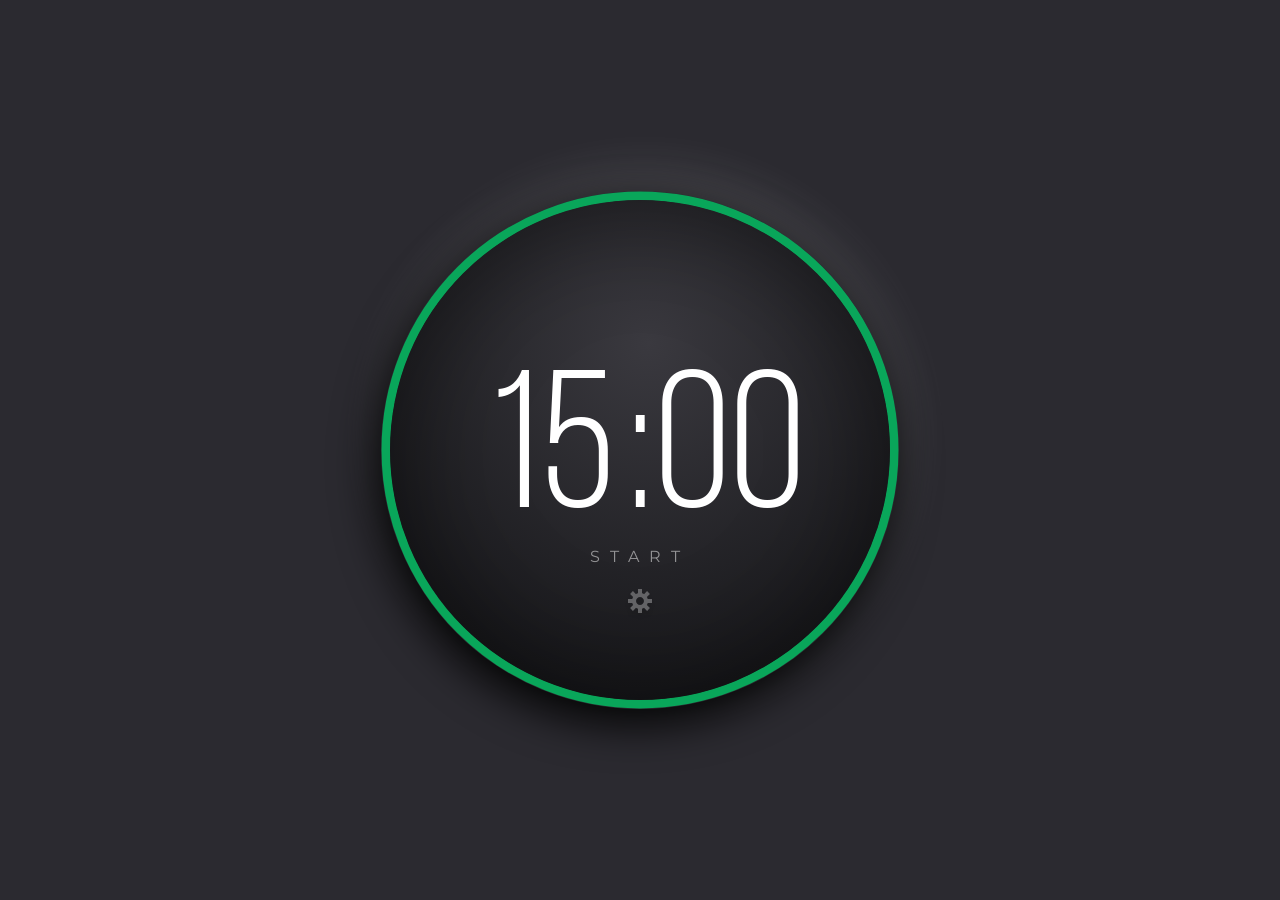
==== 01__POMODORO/STARTER-FILES/index.html @ dd0adfc4 "First commit" ====
<!DOCTYPE html>
<html lang="en">

<head>
  <meta charset="UTF-8">
  <meta http-equiv="X-UA-Compatible" content="IE=edge">
  <meta name="viewport" content="width=device-width, initial-scale=1.0">
  <title>01 - Pomodoro || Advent of JavaScript</title>
  <link rel="stylesheet" href="./styles.css" />
</head>

<body>

  <div class="wrapper">
    <div class="ring">
      <svg width="518" height="518" viewBox="0 0 518 518">
        <circle stroke-width="9px" x="0" y="y" cx="259" cy="259" r="254" />
      </svg>
    </div>

    <div class="timer">
      <div class="time">
        <div class="minutes">
          <input type="text" value="15" disabled />
        </div>
        <div class="colon">:</div>
        <div class="seconds">
          <input type="text" value="00" disabled />
        </div>
      </div>
      <button class="start">start</button>
      <button class="settings">
        <img src="images/gear.svg" alt="Settings" />
      </button>
    </div>
  </div>

</body>

</html>
---- 01__POMODORO/STARTER-FILES/styles.css ----
@import url('https://fonts.googleapis.com/css2?family=Montserrat:wght@700&display=swap');

@font-face {
  font-family: "bebas";
  src: url('./fonts/bebasneue-book-webfont.woff') format('woff'),
      url('./fonts/bebasneue-book-webfont.woff2') format('woff2');
}

body {
  align-items: center;
  background: #2B2A30;
  display: flex;
  justify-content: center;
  margin: 0;
  min-height: 100vh;
  min-width: 100vw;
  padding: 0;
}

/* outer glow */
.wrapper {
  align-items: center;
  border-radius: 50%;
  box-shadow: -5px 14px 44px #000000, 5px -16px 50px rgba(255, 255, 255, 0.15);
  display: flex;
  height: 518px;
  justify-content: center;
  position: relative;
  width: 518px;
}

.ring {
  position: absolute;
  left: 0;
  stroke: #09A65A;
  top: 0;
  z-index: 1;
}

.ring.ending circle {
  stroke: #900A0A;
}

/* inner circle */
.timer {
  align-items: center;
  background: radial-gradient(71.4% 71.4% at 51.7% 28.6%, #3A393F 0%, #17171A 100%);
  border-radius: 50%;
  box-shadow: inset 0px 0px 114px rgba(0, 0, 0, 0.45);
  color: white;
  display: flex;
  flex-direction: column;
  height: 500px;
  justify-content: center;
  position: relative;
  width: 500px;
  z-index: 2;
}

/* actual time */
.time {
  display: flex;
  font-family: "bebas";
  font-size: 196px;
  margin: 30px auto;
  position: relative;
  top: 30px;
}

input[type="text"] {
  border: 0;
  border-bottom: 1px dashed white;
  background: none;
  color: white;
  font-family: "bebas";
  font-size: 196px;
  height: 170px;
  width: 150px;
  text-align: center;
  outline: none;
}

input[type=text]:disabled {
  border-bottom: none;
}

.start {
  cursor: pointer;
  font-family: 'Montserrat', sans-serif;
  font-size: 16px;
  letter-spacing: 10px;
  line-height: 20px;
  background: none;
  color: white;
  opacity: .5;
  border: none;
  text-transform: uppercase;
  margin-bottom: 20px;
}

.start:hover {
  opacity: 1;
}

.settings {
  border: none;
  background: none;
  cursor: pointer;
  opacity: 0.3;
}

.settings:hover {
  opacity: 1;
}
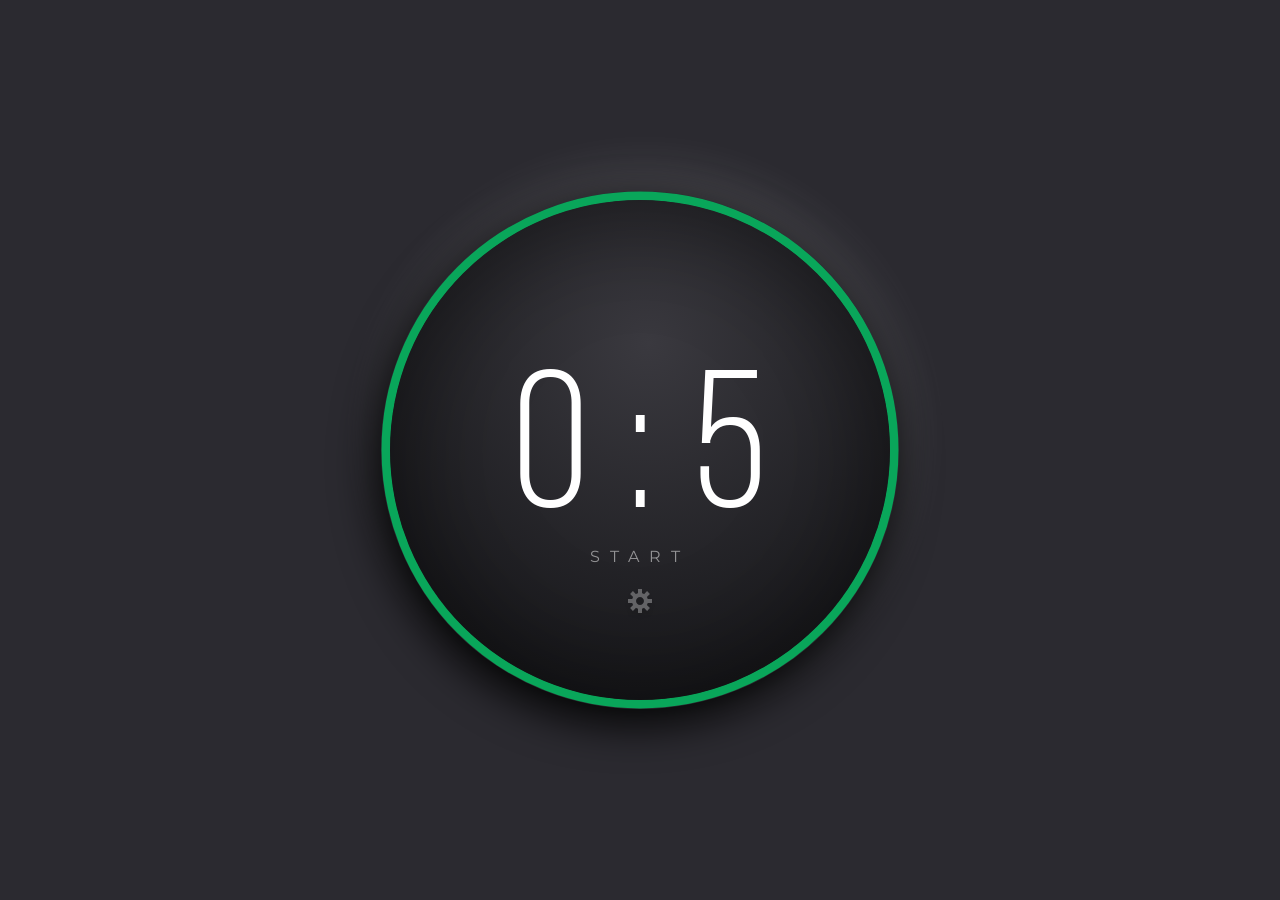
==== commit 54fd74a4: "Added stop functionality on rundown" ====
--- a/01__POMODORO/STARTER-FILES/index.html
+++ b/01__POMODORO/STARTER-FILES/index.html
@@ -1,40 +1,38 @@
 <!DOCTYPE html>
 <html lang="en">
+  <head>
+    <meta charset="UTF-8" />
+    <meta http-equiv="X-UA-Compatible" content="IE=edge" />
+    <meta name="viewport" content="width=device-width, initial-scale=1.0" />
+    <title>01 - Pomodoro || Advent of JavaScript</title>
+    <link rel="stylesheet" href="./styles.css" />
+  </head>
 
-<head>
-  <meta charset="UTF-8">
-  <meta http-equiv="X-UA-Compatible" content="IE=edge">
-  <meta name="viewport" content="width=device-width, initial-scale=1.0">
-  <title>01 - Pomodoro || Advent of JavaScript</title>
-  <link rel="stylesheet" href="./styles.css" />
-</head>
+  <body>
+    <div class="wrapper">
+      <div class="ring">
+        <svg width="518" height="518" viewBox="0 0 518 518">
+          <circle stroke-width="9px" x="0" y="y" cx="259" cy="259" r="254" />
+        </svg>
+      </div>
 
-<body>
-
-  <div class="wrapper">
-    <div class="ring">
-      <svg width="518" height="518" viewBox="0 0 518 518">
-        <circle stroke-width="9px" x="0" y="y" cx="259" cy="259" r="254" />
-      </svg>
+      <div class="timer">
+        <div class="time">
+          <div class="minutes">
+            <input type="text" value="0" id="minutesInput" disabled />
+          </div>
+          <div class="colon">:</div>
+          <div class="seconds">
+            <input type="text" value="5" id="secondsInput" disabled />
+          </div>
+        </div>
+        <button class="start">start</button>
+        <button class="settings">
+          <img src="images/gear.svg" alt="Settings" />
+        </button>
+      </div>
     </div>
 
-    <div class="timer">
-      <div class="time">
-        <div class="minutes">
-          <input type="text" value="15" disabled />
-        </div>
-        <div class="colon">:</div>
-        <div class="seconds">
-          <input type="text" value="00" disabled />
-        </div>
-      </div>
-      <button class="start">start</button>
-      <button class="settings">
-        <img src="images/gear.svg" alt="Settings" />
-      </button>
-    </div>
-  </div>
-
-</body>
-
-</html>+    <script src="index.js"></script>
+  </body>
+</html>
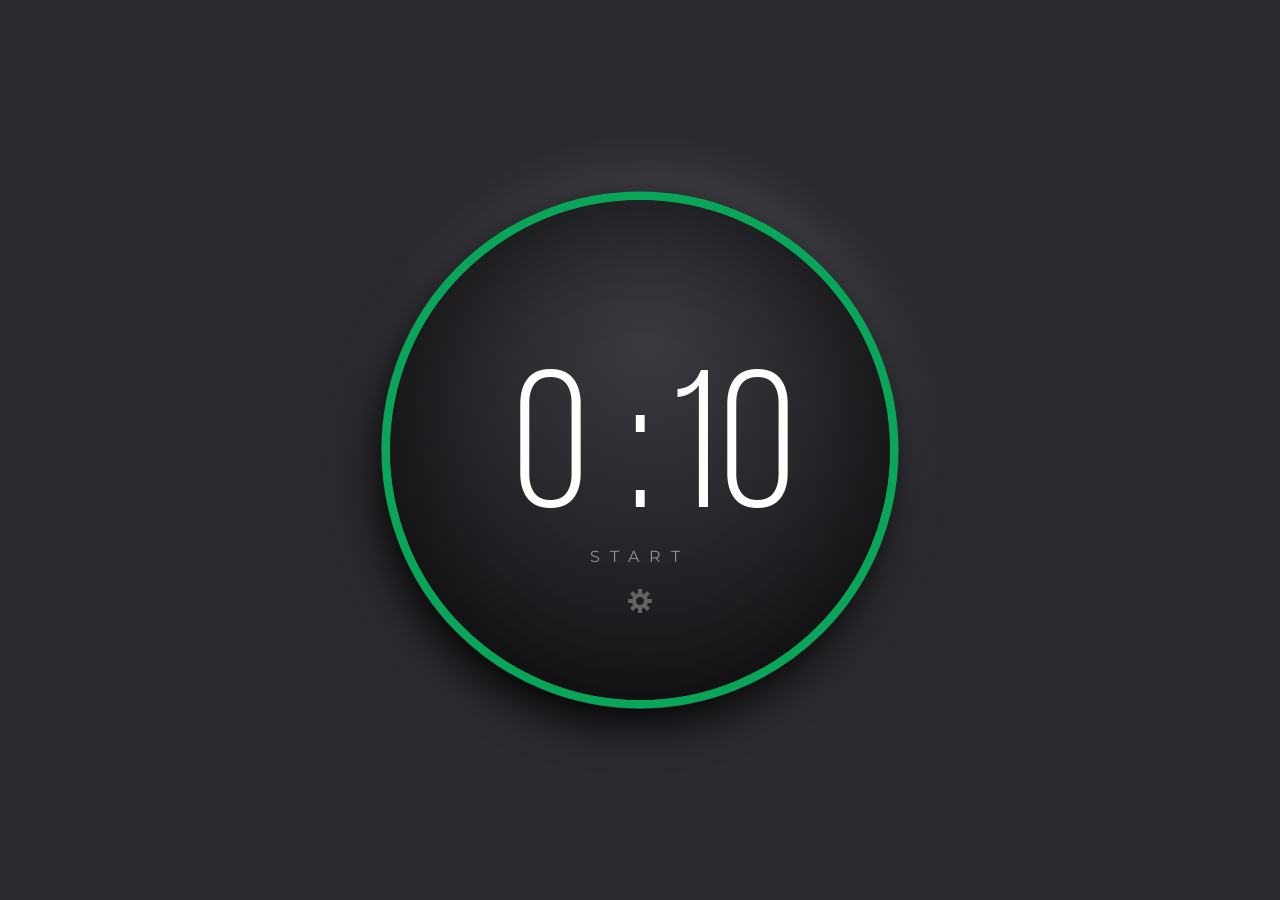
==== commit c502ef70: "playing around" ====
--- a/01__POMODORO/STARTER-FILES/index.html
+++ b/01__POMODORO/STARTER-FILES/index.html
@@ -23,7 +23,7 @@
           </div>
           <div class="colon">:</div>
           <div class="seconds">
-            <input type="text" value="5" id="secondsInput" disabled />
+            <input type="text" value="10" id="secondsInput" disabled />
           </div>
         </div>
         <button class="start">start</button>
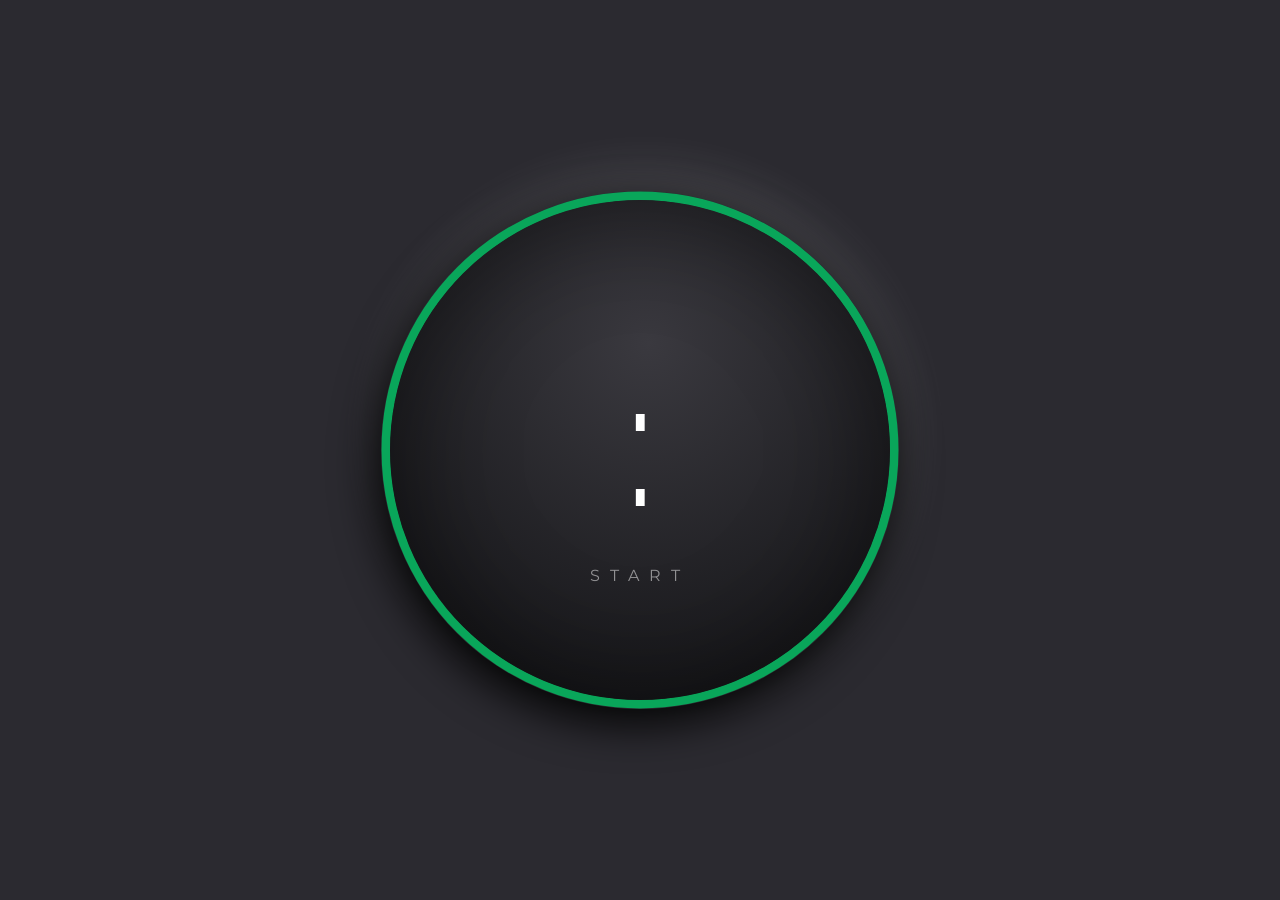
==== commit 2f5336fb: "Completed development" ====
--- a/01__POMODORO/STARTER-FILES/index.html
+++ b/01__POMODORO/STARTER-FILES/index.html
@@ -8,7 +8,7 @@
     <link rel="stylesheet" href="./styles.css" />
   </head>
 
-  <body>
+  <body onload="getUserInput()">
     <div class="wrapper">
       <div class="ring">
         <svg width="518" height="518" viewBox="0 0 518 518">
@@ -19,20 +19,16 @@
       <div class="timer">
         <div class="time">
           <div class="minutes">
-            <input type="text" value="0" id="minutesInput" disabled />
+            <input type="text" value="15" id="minutesInput" disabled />
           </div>
           <div class="colon">:</div>
           <div class="seconds">
-            <input type="text" value="10" id="secondsInput" disabled />
+            <input type="text" value="00" id="secondsInput" disabled />
           </div>
         </div>
         <button class="start">start</button>
-        <button class="settings">
-          <img src="images/gear.svg" alt="Settings" />
-        </button>
       </div>
     </div>
-
     <script src="index.js"></script>
   </body>
 </html>
--- a/01__POMODORO/STARTER-FILES/styles.css
+++ b/01__POMODORO/STARTER-FILES/styles.css
@@ -1,14 +1,14 @@
-@import url('https://fonts.googleapis.com/css2?family=Montserrat:wght@700&display=swap');
+@import url("https://fonts.googleapis.com/css2?family=Montserrat:wght@700&display=swap");
 
 @font-face {
   font-family: "bebas";
-  src: url('./fonts/bebasneue-book-webfont.woff') format('woff'),
-      url('./fonts/bebasneue-book-webfont.woff2') format('woff2');
+  src: url("./fonts/bebasneue-book-webfont.woff") format("woff"),
+    url("./fonts/bebasneue-book-webfont.woff2") format("woff2");
 }
 
 body {
   align-items: center;
-  background: #2B2A30;
+  background: #2b2a30;
   display: flex;
   justify-content: center;
   margin: 0;
@@ -32,19 +32,23 @@
 .ring {
   position: absolute;
   left: 0;
-  stroke: #09A65A;
+  stroke: #09a65a;
   top: 0;
   z-index: 1;
 }
 
 .ring.ending circle {
-  stroke: #900A0A;
+  stroke: #900a0a;
 }
 
 /* inner circle */
 .timer {
   align-items: center;
-  background: radial-gradient(71.4% 71.4% at 51.7% 28.6%, #3A393F 0%, #17171A 100%);
+  background: radial-gradient(
+    71.4% 71.4% at 51.7% 28.6%,
+    #3a393f 0%,
+    #17171a 100%
+  );
   border-radius: 50%;
   box-shadow: inset 0px 0px 114px rgba(0, 0, 0, 0.45);
   color: white;
@@ -64,7 +68,7 @@
   font-size: 196px;
   margin: 30px auto;
   position: relative;
-  top: 30px;
+  top: 10px;
 }
 
 input[type="text"] {
@@ -80,19 +84,19 @@
   outline: none;
 }
 
-input[type=text]:disabled {
+input[type="text"]:disabled {
   border-bottom: none;
 }
 
 .start {
   cursor: pointer;
-  font-family: 'Montserrat', sans-serif;
+  font-family: "Montserrat", sans-serif;
   font-size: 16px;
   letter-spacing: 10px;
   line-height: 20px;
   background: none;
   color: white;
-  opacity: .5;
+  opacity: 0.5;
   border: none;
   text-transform: uppercase;
   margin-bottom: 20px;
@@ -101,14 +105,3 @@
 .start:hover {
   opacity: 1;
 }
-
-.settings {
-  border: none;
-  background: none;
-  cursor: pointer;
-  opacity: 0.3;
-}
-
-.settings:hover {
-  opacity: 1;
-}
